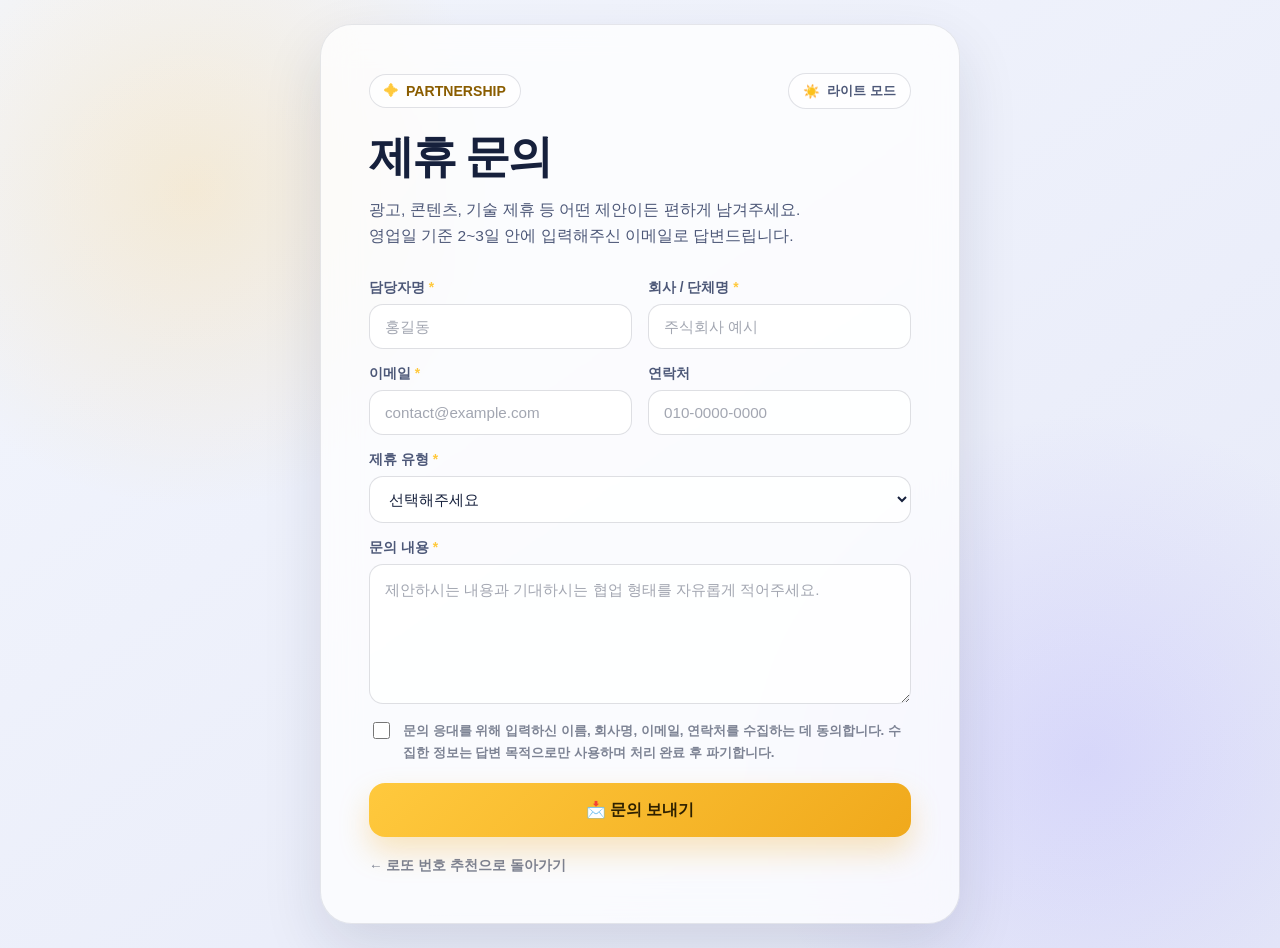
==== contact.html @ f163f6db "Add Formspree partnership inquiry form Add contact.html with a Formspree-backed inquiry form submitt" ====
<!DOCTYPE html>
<html lang="ko">
<head>
  <meta charset="UTF-8" />
  <meta name="viewport" content="width=device-width, initial-scale=1.0" />
  <meta name="description" content="광고, 콘텐츠, 기술 제휴 문의를 남길 수 있는 페이지" />
  <meta name="color-scheme" content="dark light" />
  <title>제휴 문의</title>

  <script>
    // 첫 페인트 전에 테마를 결정해 화면 깜빡임을 막는다.
    (function () {
      let storedTheme = null;

      try {
        storedTheme = localStorage.getItem("theme");
      } catch (error) {
        storedTheme = null;
      }

      const prefersLight = window.matchMedia("(prefers-color-scheme: light)").matches;
      document.documentElement.dataset.theme = storedTheme || (prefersLight ? "light" : "dark");
    })();
  </script>

  <style>
    :root {
      --bg-start: #10172a;
      --bg-end: #251447;
      --glow-warm: rgba(255, 209, 102, 0.14);
      --glow-cool: rgba(106, 95, 255, 0.22);
      --card: rgba(255, 255, 255, 0.1);
      --card-border: rgba(255, 255, 255, 0.16);
      --surface-soft: rgba(255, 255, 255, 0.07);
      --border-soft: rgba(255, 255, 255, 0.12);
      --border-strong: rgba(255, 255, 255, 0.16);
      --input-bg: rgba(8, 11, 28, 0.32);
      --input-border: rgba(255, 255, 255, 0.14);
      --text: #ffffff;
      --subtext: #cfd4e4;
      --muted: rgba(255, 255, 255, 0.5);
      --placeholder: rgba(255, 255, 255, 0.4);
      --badge-text: #fff4c8;
      --primary: #ffd166;
      --primary-dark: #f5b942;
      --primary-glow: rgba(245, 185, 66, 0.24);
      --danger: #ff9a9a;
      --danger-bg: rgba(237, 98, 98, 0.14);
      --success: #8fe6b4;
      --success-bg: rgba(72, 167, 106, 0.16);
      --shadow: 0 28px 80px rgba(0, 0, 0, 0.3);
    }

    :root[data-theme="light"] {
      --bg-start: #f3f6fd;
      --bg-end: #e6e9f8;
      --glow-warm: rgba(255, 193, 61, 0.2);
      --glow-cool: rgba(124, 108, 255, 0.16);
      --card: rgba(255, 255, 255, 0.74);
      --card-border: rgba(23, 32, 62, 0.1);
      --surface-soft: rgba(255, 255, 255, 0.62);
      --border-soft: rgba(23, 32, 62, 0.09);
      --border-strong: rgba(23, 32, 62, 0.13);
      --input-bg: rgba(255, 255, 255, 0.82);
      --input-border: rgba(23, 32, 62, 0.14);
      --text: #16203c;
      --subtext: #4d5878;
      --muted: rgba(22, 32, 60, 0.55);
      --placeholder: rgba(22, 32, 60, 0.4);
      --badge-text: #8a5d00;
      --primary: #ffc93d;
      --primary-dark: #f0a91c;
      --primary-glow: rgba(240, 169, 28, 0.28);
      --danger: #b3352f;
      --danger-bg: rgba(237, 98, 98, 0.13);
      --success: #1c7a48;
      --success-bg: rgba(72, 167, 106, 0.15);
      --shadow: 0 24px 60px rgba(23, 32, 62, 0.12);
    }

    * { box-sizing: border-box; }

    body {
      min-height: 100vh;
      margin: 0;
      display: grid;
      place-items: center;
      padding: 24px;
      color: var(--text);
      background:
        radial-gradient(circle at 15% 20%, var(--glow-warm), transparent 24%),
        radial-gradient(circle at 85% 80%, var(--glow-cool), transparent 26%),
        linear-gradient(145deg, var(--bg-start), var(--bg-end));
      font-family: Pretendard, "Noto Sans KR", "Apple SD Gothic Neo", -apple-system, BlinkMacSystemFont, "Segoe UI", sans-serif;
      transition: color 0.3s ease;
    }

    .container { width: min(100%, 640px); }

    .contact-card {
      padding: clamp(26px, 5vw, 48px);
      border: 1px solid var(--card-border);
      border-radius: 32px;
      background: var(--card);
      box-shadow: var(--shadow);
      backdrop-filter: blur(18px);
      transition: background 0.3s ease, border-color 0.3s ease;
    }

    .card-header {
      display: flex;
      flex-wrap: wrap;
      align-items: center;
      justify-content: space-between;
      gap: 12px;
      margin-bottom: 22px;
    }

    .badge {
      display: inline-flex;
      align-items: center;
      gap: 8px;
      padding: 8px 14px;
      border: 1px solid var(--border-strong);
      border-radius: 999px;
      color: var(--badge-text);
      background: var(--surface-soft);
      font-size: 0.88rem;
      font-weight: 800;
    }

    .sparkle { color: var(--primary); }

    .theme-toggle {
      display: inline-flex;
      align-items: center;
      gap: 7px;
      padding: 8px 14px;
      color: var(--subtext);
      border: 1px solid var(--border-strong);
      border-radius: 999px;
      background: var(--surface-soft);
      font: inherit;
      font-size: 0.84rem;
      font-weight: 800;
      cursor: pointer;
    }

    h1 {
      margin: 0;
      font-size: clamp(1.9rem, 5.5vw, 2.8rem);
      line-height: 1.15;
      letter-spacing: -0.045em;
    }

    .description {
      margin: 14px 0 0;
      color: var(--subtext);
      font-size: 0.97rem;
      line-height: 1.7;
      word-break: keep-all;
    }

    .contact-form {
      display: grid;
      gap: 16px;
      margin-top: 30px;
    }

    .field-row {
      display: grid;
      grid-template-columns: 1fr 1fr;
      gap: 16px;
    }

    .field { display: grid; gap: 7px; }

    label {
      color: var(--subtext);
      font-size: 0.86rem;
      font-weight: 800;
    }

    .required { color: var(--primary); }

    input,
    select,
    textarea {
      width: 100%;
      padding: 13px 15px;
      color: var(--text);
      border: 1px solid var(--input-border);
      border-radius: 14px;
      background: var(--input-bg);
      font: inherit;
      font-size: 0.95rem;
      transition: border-color 0.18s ease, box-shadow 0.18s ease;
    }

    input::placeholder,
    textarea::placeholder { color: var(--placeholder); }

    input:focus,
    select:focus,
    textarea:focus {
      outline: none;
      border-color: var(--primary);
      box-shadow: 0 0 0 3px var(--primary-glow);
    }

    select { cursor: pointer; }
    select option { color: #16203c; background: #ffffff; }

    textarea {
      min-height: 140px;
      resize: vertical;
      line-height: 1.6;
    }

    .consent {
      display: flex;
      align-items: flex-start;
      gap: 10px;
      color: var(--muted);
      font-size: 0.84rem;
      line-height: 1.6;
    }

    .consent input {
      width: 17px;
      height: 17px;
      flex: none;
      margin-top: 2px;
      padding: 0;
      accent-color: var(--primary-dark);
      cursor: pointer;
    }

    .consent label { color: inherit; font-size: inherit; font-weight: 600; }

    .honeypot {
      position: absolute;
      left: -9999px;
      width: 1px;
      height: 1px;
      opacity: 0;
    }

    .submit-button {
      min-height: 54px;
      margin-top: 4px;
      color: #2e2100;
      border: 0;
      border-radius: 16px;
      background: linear-gradient(135deg, var(--primary), var(--primary-dark));
      box-shadow: 0 15px 30px var(--primary-glow);
      font: inherit;
      font-weight: 900;
      cursor: pointer;
      transition: transform 0.18s ease, opacity 0.18s ease;
    }

    .submit-button:hover:not(:disabled) { transform: translateY(-2px); }
    .submit-button:active:not(:disabled) { transform: translateY(0); }

    .submit-button:disabled {
      opacity: 0.55;
      cursor: progress;
      transform: none;
    }

    .status {
      display: none;
      padding: 14px 16px;
      border-radius: 14px;
      font-size: 0.9rem;
      font-weight: 700;
      line-height: 1.6;
      word-break: keep-all;
    }

    .status.show { display: block; }

    .status.success {
      color: var(--success);
      background: var(--success-bg);
      border: 1px solid var(--success-bg);
    }

    .status.error {
      color: var(--danger);
      background: var(--danger-bg);
      border: 1px solid var(--danger-bg);
    }

    .back-link {
      display: inline-block;
      margin-top: 20px;
      color: var(--muted);
      font-size: 0.85rem;
      font-weight: 700;
      text-decoration: none;
    }

    .back-link:hover { color: var(--subtext); text-decoration: underline; }

    @media (max-width: 560px) {
      body { padding: 14px; }
      .contact-card { border-radius: 25px; }
      .field-row { grid-template-columns: 1fr; }
    }

    @media (prefers-reduced-motion: reduce) {
      *, *::before, *::after {
        animation-duration: 0.01ms !important;
        transition-duration: 0.01ms !important;
      }
    }
  </style>
</head>

<body>
  <main class="container">
    <section class="contact-card">
      <div class="card-header">
        <div class="badge">
          <span class="sparkle">✦</span>
          PARTNERSHIP
        </div>

        <button class="theme-toggle" id="themeToggle" type="button" aria-pressed="false">
          <span class="theme-icon" id="themeIcon">🌙</span>
          <span id="themeLabel">다크 모드</span>
        </button>
      </div>

      <h1>제휴 문의</h1>

      <p class="description">
        광고, 콘텐츠, 기술 제휴 등 어떤 제안이든 편하게 남겨주세요.<br />
        영업일 기준 2~3일 안에 입력해주신 이메일로 답변드립니다.
      </p>

      <form class="contact-form" id="contactForm" action="https://formspree.io/f/xwlenpln" method="POST">
        <input type="hidden" name="_subject" value="[제휴 문의] 새로운 문의가 도착했습니다" />
        <input class="honeypot" type="text" name="_gotcha" tabindex="-1" autocomplete="off" aria-hidden="true" />

        <div class="field-row">
          <div class="field">
            <label for="name">담당자명 <span class="required">*</span></label>
            <input type="text" id="name" name="name" placeholder="홍길동" required autocomplete="name" />
          </div>

          <div class="field">
            <label for="company">회사 / 단체명 <span class="required">*</span></label>
            <input type="text" id="company" name="company" placeholder="주식회사 예시" required autocomplete="organization" />
          </div>
        </div>

        <div class="field-row">
          <div class="field">
            <label for="email">이메일 <span class="required">*</span></label>
            <input type="email" id="email" name="email" placeholder="contact@example.com" required autocomplete="email" />
          </div>

          <div class="field">
            <label for="phone">연락처</label>
            <input type="tel" id="phone" name="phone" placeholder="010-0000-0000" autocomplete="tel" />
          </div>
        </div>

        <div class="field">
          <label for="type">제휴 유형 <span class="required">*</span></label>
          <select id="type" name="제휴 유형" required>
            <option value="">선택해주세요</option>
            <option value="광고 / 배너 제휴">광고 / 배너 제휴</option>
            <option value="콘텐츠 제휴">콘텐츠 제휴</option>
            <option value="API / 기술 제휴">API / 기술 제휴</option>
            <option value="기타">기타</option>
          </select>
        </div>

        <div class="field">
          <label for="message">문의 내용 <span class="required">*</span></label>
          <textarea id="message" name="message" placeholder="제안하시는 내용과 기대하시는 협업 형태를 자유롭게 적어주세요." required></textarea>
        </div>

        <div class="consent">
          <input type="checkbox" id="consent" name="개인정보 수집 동의" value="동의함" required />
          <label for="consent">
            문의 응대를 위해 입력하신 이름, 회사명, 이메일, 연락처를 수집하는 데 동의합니다.
            수집한 정보는 답변 목적으로만 사용하며 처리 완료 후 파기합니다.
          </label>
        </div>

        <button class="submit-button" id="submitButton" type="submit">📩 문의 보내기</button>

        <p class="status" id="status" role="status" aria-live="polite"></p>
      </form>

      <a class="back-link" href="index.html">← 로또 번호 추천으로 돌아가기</a>
    </section>
  </main>

  <script>
    const form = document.getElementById("contactForm");
    const submitButton = document.getElementById("submitButton");
    const status = document.getElementById("status");
    const themeToggle = document.getElementById("themeToggle");
    const themeIcon = document.getElementById("themeIcon");
    const themeLabel = document.getElementById("themeLabel");

    function applyTheme(theme) {
      document.documentElement.dataset.theme = theme;

      const isDark = theme === "dark";
      themeIcon.textContent = isDark ? "🌙" : "☀️";
      themeLabel.textContent = isDark ? "다크 모드" : "라이트 모드";
      themeToggle.setAttribute("aria-pressed", String(isDark));
      themeToggle.setAttribute("aria-label", isDark ? "라이트 모드로 전환" : "다크 모드로 전환");

      try {
        localStorage.setItem("theme", theme);
      } catch (error) {
        // 저장할 수 없어도 화면 전환은 그대로 동작한다.
      }
    }

    function showStatus(message, kind) {
      status.textContent = message;
      status.className = `status show ${kind}`;
    }

    themeToggle.addEventListener("click", () => {
      applyTheme(document.documentElement.dataset.theme === "dark" ? "light" : "dark");
    });

    form.addEventListener("submit", async (event) => {
      event.preventDefault();

      submitButton.disabled = true;
      submitButton.textContent = "보내는 중...";
      status.className = "status";

      try {
        const response = await fetch(form.action, {
          method: "POST",
          body: new FormData(form),
          headers: { Accept: "application/json" }
        });

        if (response.ok) {
          form.reset();
          showStatus("문의를 보냈습니다. 영업일 기준 2~3일 안에 답변드리겠습니다.", "success");
        } else {
          // Formspree는 검증 실패 시 { errors: [{ message }] } 형태로 응답한다.
          const data = await response.json().catch(() => null);
          const reason = data && Array.isArray(data.errors)
            ? data.errors.map((error) => error.message).join(" ")
            : "잠시 후 다시 시도해주세요.";

          showStatus(`문의를 보내지 못했습니다. ${reason}`, "error");
        }
      } catch (error) {
        showStatus("네트워크 오류로 문의를 보내지 못했습니다. 연결 상태를 확인한 뒤 다시 시도해주세요.", "error");
      } finally {
        submitButton.disabled = false;
        submitButton.textContent = "📩 문의 보내기";
      }
    });

    applyTheme(document.documentElement.dataset.theme || "dark");
  </script>
</body>
</html>
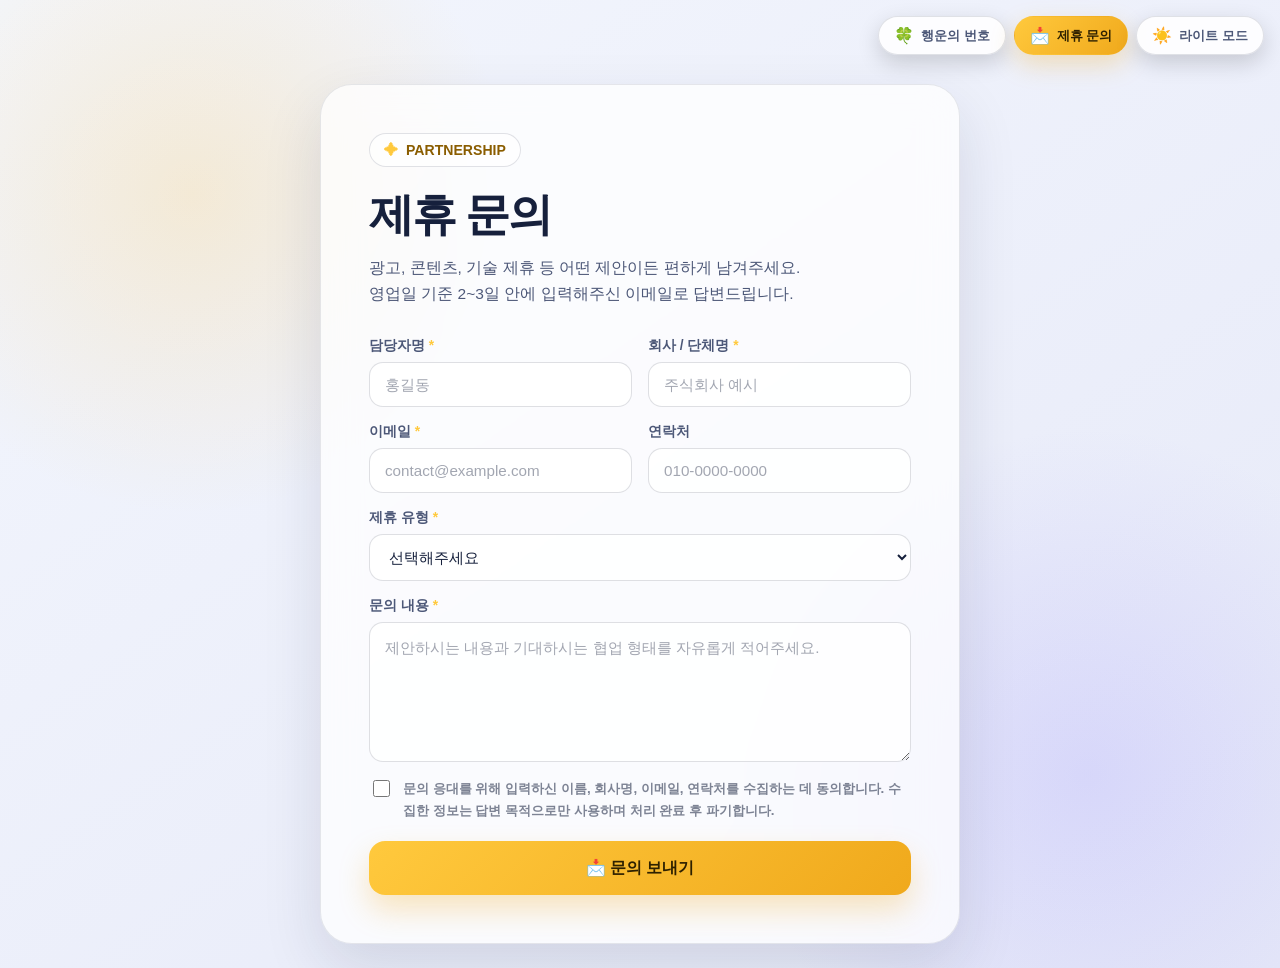
==== commit 817355a5: "Move page navigation into a fixed top-right bar Promote the page links and the theme toggle into one" ====
--- a/contact.html
+++ b/contact.html
@@ -48,6 +48,8 @@
       --danger-bg: rgba(237, 98, 98, 0.14);
       --success: #8fe6b4;
       --success-bg: rgba(72, 167, 106, 0.16);
+      --nav-bg: rgba(22, 30, 52, 0.82);
+      --strong: #ffffff;
       --shadow: 0 28px 80px rgba(0, 0, 0, 0.3);
     }
 
@@ -75,6 +77,8 @@
       --danger-bg: rgba(237, 98, 98, 0.13);
       --success: #1c7a48;
       --success-bg: rgba(72, 167, 106, 0.15);
+      --nav-bg: rgba(255, 255, 255, 0.86);
+      --strong: #16203c;
       --shadow: 0 24px 60px rgba(23, 32, 62, 0.12);
     }
 
@@ -85,7 +89,8 @@
       margin: 0;
       display: grid;
       place-items: center;
-      padding: 24px;
+      /* 상단 여백은 고정 네비게이션 바가 콘텐츠를 가리지 않도록 확보한다. */
+      padding: 84px 24px 24px;
       color: var(--text);
       background:
         radial-gradient(circle at 15% 20%, var(--glow-warm), transparent 24%),
@@ -131,20 +136,56 @@
 
     .sparkle { color: var(--primary); }
 
-    .theme-toggle {
+    /* 스크롤과 무관하게 화면 우측 상단에 계속 떠 있는 메뉴 */
+    .top-nav {
+      position: fixed;
+      top: 16px;
+      right: 16px;
+      z-index: 20;
+      display: flex;
+      flex-wrap: wrap;
+      justify-content: flex-end;
+      gap: 8px;
+    }
+
+    .nav-button {
       display: inline-flex;
       align-items: center;
       gap: 7px;
-      padding: 8px 14px;
+      min-height: auto;
+      padding: 9px 15px;
       color: var(--subtext);
       border: 1px solid var(--border-strong);
       border-radius: 999px;
-      background: var(--surface-soft);
+      background: var(--nav-bg);
+      box-shadow: 0 8px 22px rgba(0, 0, 0, 0.16);
+      backdrop-filter: blur(14px);
       font: inherit;
       font-size: 0.84rem;
       font-weight: 800;
+      text-decoration: none;
+      white-space: nowrap;
       cursor: pointer;
-    }
+      transition: transform 0.18s ease, color 0.18s ease, background 0.3s ease, border-color 0.3s ease;
+    }
+
+    .nav-button:hover {
+      transform: translateY(-2px);
+      color: var(--strong);
+    }
+
+    .nav-button:active { transform: translateY(0); }
+
+    .nav-button[aria-current="page"] {
+      color: #2e2100;
+      border-color: transparent;
+      background: linear-gradient(135deg, var(--primary), var(--primary-dark));
+      box-shadow: 0 10px 24px var(--primary-glow);
+    }
+
+    .nav-button[aria-current="page"]:hover { color: #2e2100; }
+
+    .nav-icon { font-size: 1rem; }
 
     h1 {
       margin: 0;
@@ -293,19 +334,20 @@
       border: 1px solid var(--danger-bg);
     }
 
-    .back-link {
-      display: inline-block;
-      margin-top: 20px;
-      color: var(--muted);
-      font-size: 0.85rem;
-      font-weight: 700;
-      text-decoration: none;
-    }
-
-    .back-link:hover { color: var(--subtext); text-decoration: underline; }
-
     @media (max-width: 560px) {
-      body { padding: 14px; }
+      body { padding: 68px 14px 14px; }
+      .top-nav {
+        top: 11px;
+        right: 11px;
+        left: 11px;
+        gap: 6px;
+      }
+      .nav-button {
+        padding: 7px 12px;
+        font-size: 0.78rem;
+      }
+      /* 좁은 화면에서는 테마 버튼을 아이콘만 남겨 세 개가 한 줄에 들어가게 한다. */
+      #themeLabel { display: none; }
       .contact-card { border-radius: 25px; }
       .field-row { grid-template-columns: 1fr; }
     }
@@ -320,6 +362,23 @@
 </head>
 
 <body>
+  <nav class="top-nav" aria-label="주요 메뉴">
+    <a class="nav-button" href="index.html">
+      <span class="nav-icon">🍀</span>
+      <span>행운의 번호</span>
+    </a>
+
+    <a class="nav-button" href="contact.html" aria-current="page">
+      <span class="nav-icon">📩</span>
+      <span>제휴 문의</span>
+    </a>
+
+    <button class="nav-button" id="themeToggle" type="button" aria-pressed="false">
+      <span class="nav-icon" id="themeIcon">🌙</span>
+      <span id="themeLabel">다크 모드</span>
+    </button>
+  </nav>
+
   <main class="container">
     <section class="contact-card">
       <div class="card-header">
@@ -327,11 +386,6 @@
           <span class="sparkle">✦</span>
           PARTNERSHIP
         </div>
-
-        <button class="theme-toggle" id="themeToggle" type="button" aria-pressed="false">
-          <span class="theme-icon" id="themeIcon">🌙</span>
-          <span id="themeLabel">다크 모드</span>
-        </button>
       </div>
 
       <h1>제휴 문의</h1>
@@ -398,7 +452,6 @@
         <p class="status" id="status" role="status" aria-live="polite"></p>
       </form>
 
-      <a class="back-link" href="index.html">← 로또 번호 추천으로 돌아가기</a>
     </section>
   </main>
 
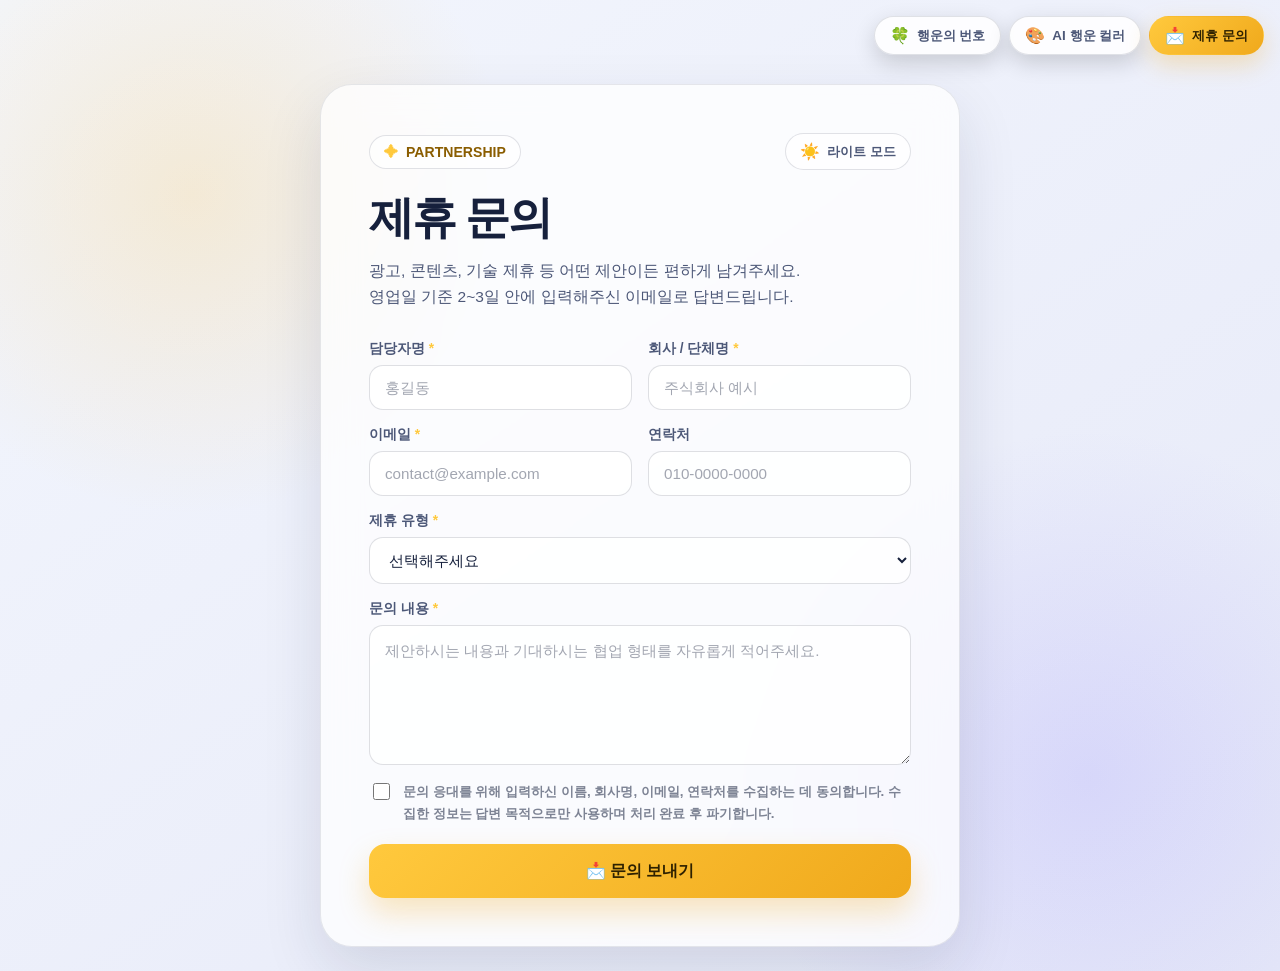
==== commit d016de77: "Split the AI color picker onto its own page Move the image-upload classifier out of the home page in" ====
--- a/contact.html
+++ b/contact.html
@@ -187,6 +187,23 @@
 
     .nav-icon { font-size: 1rem; }
 
+    .theme-toggle {
+      display: inline-flex;
+      align-items: center;
+      gap: 7px;
+      padding: 8px 14px;
+      color: var(--subtext);
+      border: 1px solid var(--border-strong);
+      border-radius: 999px;
+      background: var(--surface-soft);
+      font: inherit;
+      font-size: 0.84rem;
+      font-weight: 800;
+      cursor: pointer;
+    }
+
+    .theme-icon { font-size: 1rem; }
+
     h1 {
       margin: 0;
       font-size: clamp(1.9rem, 5.5vw, 2.8rem);
@@ -346,8 +363,6 @@
         padding: 7px 12px;
         font-size: 0.78rem;
       }
-      /* 좁은 화면에서는 테마 버튼을 아이콘만 남겨 세 개가 한 줄에 들어가게 한다. */
-      #themeLabel { display: none; }
       .contact-card { border-radius: 25px; }
       .field-row { grid-template-columns: 1fr; }
     }
@@ -368,15 +383,15 @@
       <span>행운의 번호</span>
     </a>
 
+    <a class="nav-button" href="ai.html">
+      <span class="nav-icon">🎨</span>
+      <span>AI 행운 컬러</span>
+    </a>
+
     <a class="nav-button" href="contact.html" aria-current="page">
       <span class="nav-icon">📩</span>
       <span>제휴 문의</span>
     </a>
-
-    <button class="nav-button" id="themeToggle" type="button" aria-pressed="false">
-      <span class="nav-icon" id="themeIcon">🌙</span>
-      <span id="themeLabel">다크 모드</span>
-    </button>
   </nav>
 
   <main class="container">
@@ -386,6 +401,11 @@
           <span class="sparkle">✦</span>
           PARTNERSHIP
         </div>
+
+        <button class="theme-toggle" id="themeToggle" type="button" aria-pressed="false">
+          <span class="theme-icon" id="themeIcon">🌙</span>
+          <span id="themeLabel">다크 모드</span>
+        </button>
       </div>
 
       <h1>제휴 문의</h1>
